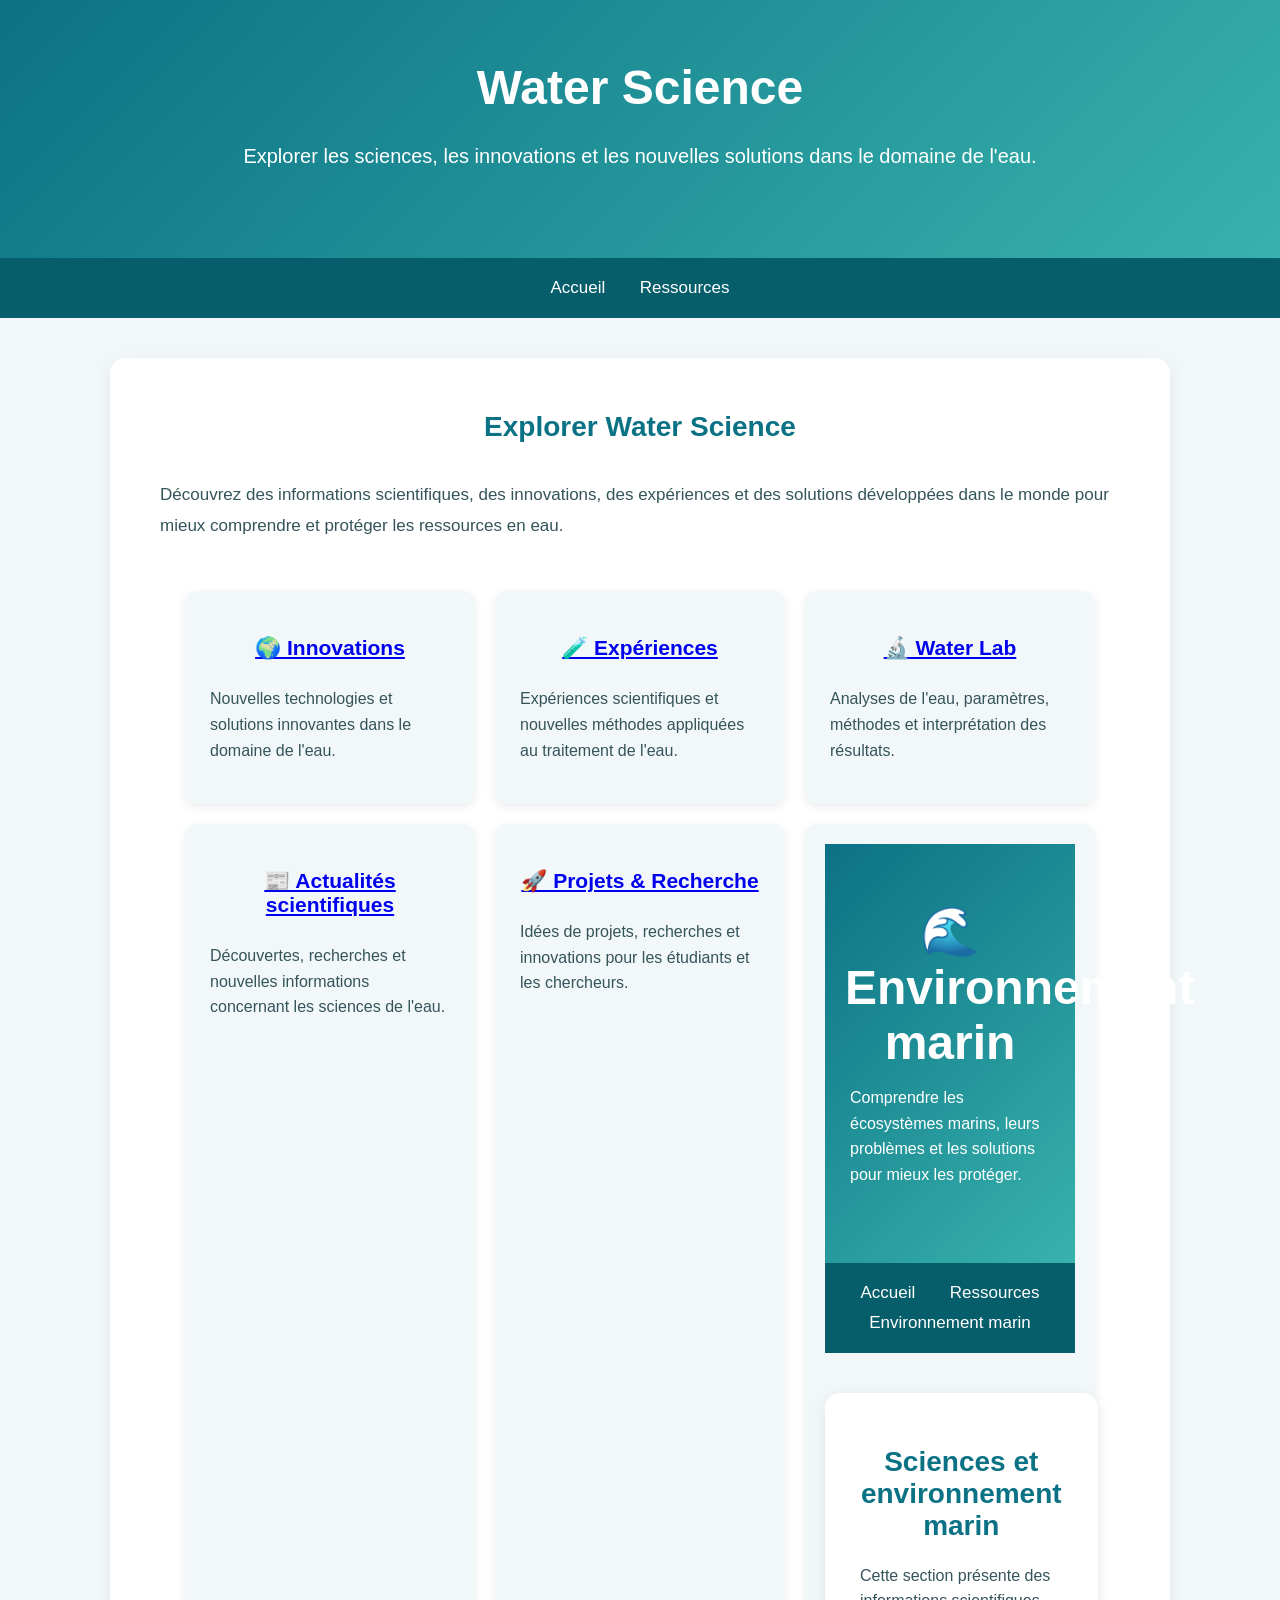
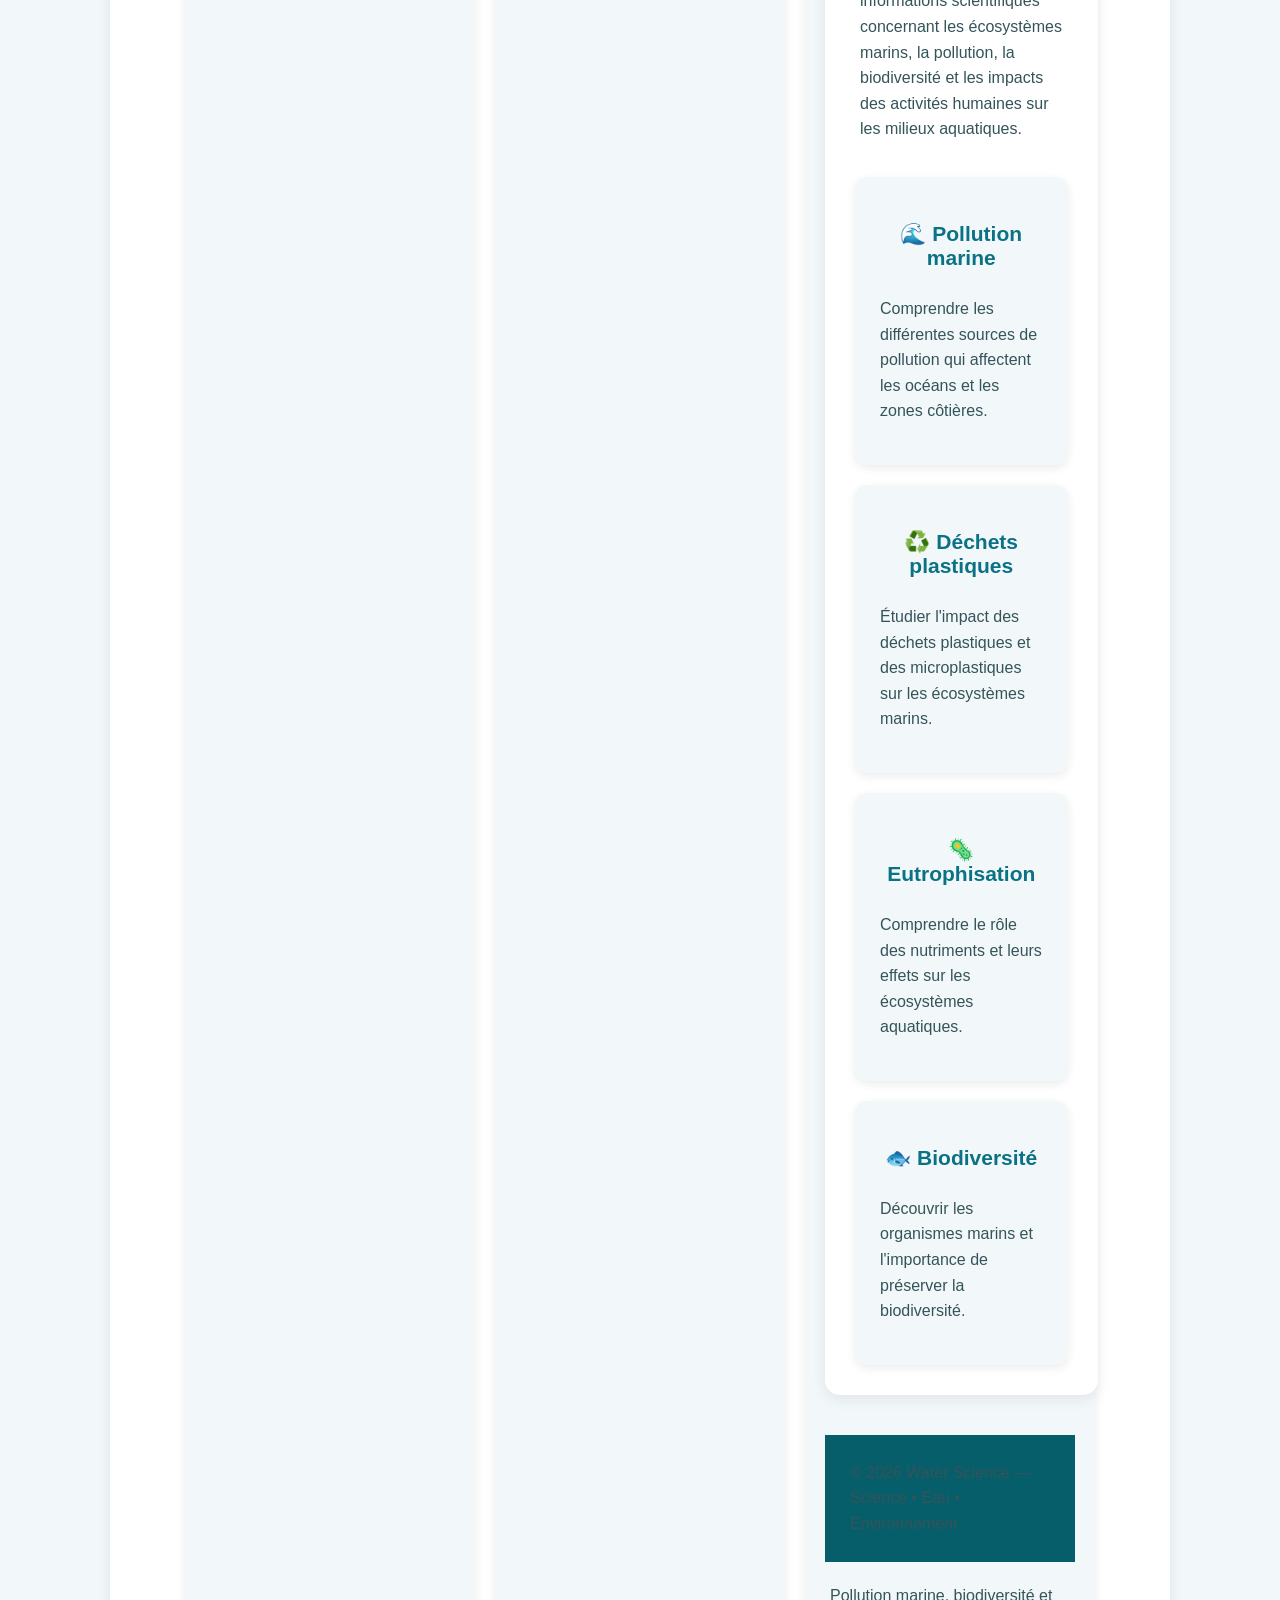
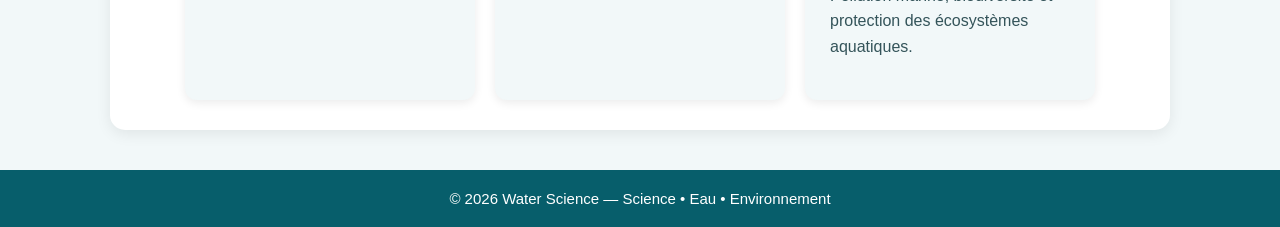
==== bibliotheque.html @ 02b56eb9 "Add files via upload" ====
<!DOCTYPE html>
<html>

<head>
    <meta charset="UTF-8">
    <title>Water Science - Ressources</title>
    <link rel="stylesheet" href="style.css">
</head>

<body>

<header class="hero">

    <h1>Water Science</h1>

    <p>
        Explorer les sciences, les innovations et les nouvelles
        solutions dans le domaine de l'eau.
    </p>

</header>


<nav>

    <a href="index.html">Accueil</a>

    <a href="bibliotheque.html">Ressources</a>

</nav>


<section>

    <h2>Explorer Water Science</h2>

    <p>
        Découvrez des informations scientifiques, des innovations,
        des expériences et des solutions développées dans le monde
        pour mieux comprendre et protéger les ressources en eau.
    </p>


    <div class="features">

        <div class="feature">
            <h3>
    <a href="innovations.html">🌍 Innovations</a>
</h3>
            <p>
                Nouvelles technologies et solutions innovantes
                dans le domaine de l'eau.
            </p>
        </div>


        <div class="feature">
            <h3>
    <a href="experiences.html">🧪 Expériences</a>
</h3>
            <p>
                Expériences scientifiques et nouvelles méthodes
                appliquées au traitement de l'eau.
            </p>
        </div>


        <div class="feature">
            <h3>
    <a href="waterlab.html">🔬 Water Lab</a>
</h3>
            <p>
                Analyses de l'eau, paramètres, méthodes et
                interprétation des résultats.
            </p>
        </div>


        <div class="feature">
            <h3>
    <a href="actualites.html">📰 Actualités scientifiques</a>
</h3>
            <p>
                Découvertes, recherches et nouvelles informations
                concernant les sciences de l'eau.
            </p>
        </div>


        <div class="feature">
            <h3>
    <a href="projets.html">🚀 Projets & Recherche</a>
</h3>
            <p>
                Idées de projets, recherches et innovations
                pour les étudiants et les chercheurs.
            </p>
        </div>


        <div class="feature">
            <!DOCTYPE html>
<html>

<head>
    <meta charset="UTF-8">
    <title>Environnement marin - Water Science</title>
    <link rel="stylesheet" href="style.css">
</head>

<body>

<header class="hero">

    <h1>🌊 Environnement marin</h1>

    <p>
        Comprendre les écosystèmes marins, leurs problèmes
        et les solutions pour mieux les protéger.
    </p>

</header>


<nav>

    <a href="index.html">Accueil</a>

    <a href="bibliotheque.html">Ressources</a>

    <a href="environnement-marin.html">Environnement marin</a>

</nav>


<section>

    <h2>Sciences et environnement marin</h2>

    <p>
        Cette section présente des informations scientifiques
        concernant les écosystèmes marins, la pollution, la
        biodiversité et les impacts des activités humaines
        sur les milieux aquatiques.
    </p>


    <div class="features">

        <div class="feature">

            <h3>🌊 Pollution marine</h3>

            <p>
                Comprendre les différentes sources de pollution
                qui affectent les océans et les zones côtières.
            </p>

        </div>


        <div class="feature">

            <h3>♻️ Déchets plastiques</h3>

            <p>
                Étudier l'impact des déchets plastiques et
                des microplastiques sur les écosystèmes marins.
            </p>

        </div>


        <div class="feature">

            <h3>🦠 Eutrophisation</h3>

            <p>
                Comprendre le rôle des nutriments et leurs effets
                sur les écosystèmes aquatiques.
            </p>

        </div>


        <div class="feature">

            <h3>🐟 Biodiversité</h3>

            <p>
                Découvrir les organismes marins et l'importance
                de préserver la biodiversité.
            </p>

        </div>

    </div>

</section>


<footer>

    <p>
        © 2026 Water Science — Science • Eau • Environnement
    </p>

</footer>


</body>
</html>
            <p>
                Pollution marine, biodiversité et protection
                des écosystèmes aquatiques.
            </p>
        </div>

    </div>

</section>


<footer>

    <p>
        © 2026 Water Science — Science • Eau • Environnement
    </p>

</footer>


</body>
</html>
---- style.css ----
body {
    font-family: Arial, sans-serif;
    margin: 0;
    background-color: #f2f8f9;
    color: #12343b;
}

h1 {
    background-color: #0b7285;
    color: white;
    text-align: center;
    padding: 30px;
    margin: 0;
}

p {
    text-align: center;
    font-size: 18px;
    padding: 20px;
}

h2 {
    text-align: center;
    color: #0b7285;
}

ul {
    width: 300px;
    margin: auto;
    font-size: 18px;
    line-height: 2;
}
nav {
    background-color: #075e6b;
    text-align: center;
    padding: 15px;
}

nav a {
    color: white;
    text-decoration: none;
    margin: 0 15px;
    font-size: 17px;
}

nav a:hover {
    text-decoration: underline;
}
section {
    background-color: white;
    width: 80%;
    max-width: 900px;
    margin: 30px auto;
    padding: 25px;
    border-radius: 12px;
    box-shadow: 0 4px 10px rgba(0, 0, 0, 0.1);
}

section h2 {
    color: #075e6b;
}

section p {
    text-align: left;
    line-height: 1.7;
}

section ul {
    width: auto;
    line-height: 1.8;
}.hero {
    text-align: center;
    background: linear-gradient(135deg, #0b7285, #38b2ac);
    color: white;
    padding: 60px 20px;
}

.hero h1 {
    background: none;
    padding: 0;
    font-size: 48px;
    margin-bottom: 10px;
}

.hero p {
    color: white;
    font-size: 20px;
    max-width: 800px;
    margin: 10px auto;
}
.btn {
    display: inline-block;
    background-color: white;
    color: #075e6b;
    text-decoration: none;
    padding: 12px 25px;
    border-radius: 25px;
    font-weight: bold;
    margin-top: 15px;
}

.btn:hover {
    background-color: #e6f7f8;
}
section {
    background-color: white;
    width: 85%;
    max-width: 1000px;
    margin: 40px auto;
    padding: 30px;
    border-radius: 15px;
    box-shadow: 0 4px 15px rgba(0, 0, 0, 0.08);
}
section h2 {
    color: #0b7285;
    font-size: 28px;
    margin-bottom: 15px;
    text-align: center;
}

section h3 {
    color: #075e6b;
    font-size: 21px;
    margin-top: 25px;
}
section p {
    line-height: 1.8;
    font-size: 17px;
    color: #34545a;
}

section ul {
    width: auto;
    max-width: 700px;
    margin: 15px auto;
    line-height: 2;
    font-size: 17px;
}
section {
    transition: transform 0.3s ease, box-shadow 0.3s ease;
}

section:hover {
    transform: translateY(-5px);
    box-shadow: 0 8px 20px rgba(0, 0, 0, 0.12);
}
nav {
    position: sticky;
    top: 0;
    z-index: 1000;
}

nav a {
    display: inline-block;
    padding: 5px 0;
    transition: color 0.3s ease, transform 0.3s ease;
}

nav a:hover {
    color: #b8f2f0;
    transform: translateY(-2px);
}.top-btn {
    position: fixed;
    right: 25px;
    bottom: 25px;
    width: 45px;
    height: 45px;
    background-color: #0b7285;
    color: white;
    text-decoration: none;
    border-radius: 50%;
    display: flex;
    align-items: center;
    justify-content: center;
    font-size: 24px;
    font-weight: bold;
}

.top-btn:hover {
    background-color: #075e6b;
}@media (max-width: 700px) {

    nav a {
        display: block;
        margin: 8px 0;
    }

    .hero h1 {
        font-size: 36px;
    }

    .hero p {
        font-size: 17px;
    }

    section {
        width: 80%;
        padding: 20px;
    }

    section h2 {
        font-size: 24px;
    }

    section p,
    section ul {
        font-size: 16px;
    }
}footer {
    background-color: #075e6b;
    color: white;
    text-align: center;
    padding: 20px;
    margin-top: 40px;
}

footer p {
    margin: 0;
    padding: 0;
    font-size: 15px;
}.features {
    display: flex;
    justify-content: center;
    gap: 20px;
    flex-wrap: wrap;
    margin-top: 30px;
}

.feature {
    background-color: #f2f8f9;
    width: 250px;
    padding: 20px;
    border-radius: 12px;
    text-align: center;
    box-shadow: 0 3px 10px rgba(0, 0, 0, 0.08);
    transition: transform 0.3s ease;
}

.feature:hover {
    transform: translateY(-5px);
}

.feature h3 {
    color: #0b7285;
    font-size: 21px;
}

.feature p {
    font-size: 16px;
    line-height: 1.6;
    padding: 5px;
}
---- style.css ----
body {
    font-family: Arial, sans-serif;
    margin: 0;
    background-color: #f2f8f9;
    color: #12343b;
}

h1 {
    background-color: #0b7285;
    color: white;
    text-align: center;
    padding: 30px;
    margin: 0;
}

p {
    text-align: center;
    font-size: 18px;
    padding: 20px;
}

h2 {
    text-align: center;
    color: #0b7285;
}

ul {
    width: 300px;
    margin: auto;
    font-size: 18px;
    line-height: 2;
}
nav {
    background-color: #075e6b;
    text-align: center;
    padding: 15px;
}

nav a {
    color: white;
    text-decoration: none;
    margin: 0 15px;
    font-size: 17px;
}

nav a:hover {
    text-decoration: underline;
}
section {
    background-color: white;
    width: 80%;
    max-width: 900px;
    margin: 30px auto;
    padding: 25px;
    border-radius: 12px;
    box-shadow: 0 4px 10px rgba(0, 0, 0, 0.1);
}

section h2 {
    color: #075e6b;
}

section p {
    text-align: left;
    line-height: 1.7;
}

section ul {
    width: auto;
    line-height: 1.8;
}.hero {
    text-align: center;
    background: linear-gradient(135deg, #0b7285, #38b2ac);
    color: white;
    padding: 60px 20px;
}

.hero h1 {
    background: none;
    padding: 0;
    font-size: 48px;
    margin-bottom: 10px;
}

.hero p {
    color: white;
    font-size: 20px;
    max-width: 800px;
    margin: 10px auto;
}
.btn {
    display: inline-block;
    background-color: white;
    color: #075e6b;
    text-decoration: none;
    padding: 12px 25px;
    border-radius: 25px;
    font-weight: bold;
    margin-top: 15px;
}

.btn:hover {
    background-color: #e6f7f8;
}
section {
    background-color: white;
    width: 85%;
    max-width: 1000px;
    margin: 40px auto;
    padding: 30px;
    border-radius: 15px;
    box-shadow: 0 4px 15px rgba(0, 0, 0, 0.08);
}
section h2 {
    color: #0b7285;
    font-size: 28px;
    margin-bottom: 15px;
    text-align: center;
}

section h3 {
    color: #075e6b;
    font-size: 21px;
    margin-top: 25px;
}
section p {
    line-height: 1.8;
    font-size: 17px;
    color: #34545a;
}

section ul {
    width: auto;
    max-width: 700px;
    margin: 15px auto;
    line-height: 2;
    font-size: 17px;
}
section {
    transition: transform 0.3s ease, box-shadow 0.3s ease;
}

section:hover {
    transform: translateY(-5px);
    box-shadow: 0 8px 20px rgba(0, 0, 0, 0.12);
}
nav {
    position: sticky;
    top: 0;
    z-index: 1000;
}

nav a {
    display: inline-block;
    padding: 5px 0;
    transition: color 0.3s ease, transform 0.3s ease;
}

nav a:hover {
    color: #b8f2f0;
    transform: translateY(-2px);
}.top-btn {
    position: fixed;
    right: 25px;
    bottom: 25px;
    width: 45px;
    height: 45px;
    background-color: #0b7285;
    color: white;
    text-decoration: none;
    border-radius: 50%;
    display: flex;
    align-items: center;
    justify-content: center;
    font-size: 24px;
    font-weight: bold;
}

.top-btn:hover {
    background-color: #075e6b;
}@media (max-width: 700px) {

    nav a {
        display: block;
        margin: 8px 0;
    }

    .hero h1 {
        font-size: 36px;
    }

    .hero p {
        font-size: 17px;
    }

    section {
        width: 80%;
        padding: 20px;
    }

    section h2 {
        font-size: 24px;
    }

    section p,
    section ul {
        font-size: 16px;
    }
}footer {
    background-color: #075e6b;
    color: white;
    text-align: center;
    padding: 20px;
    margin-top: 40px;
}

footer p {
    margin: 0;
    padding: 0;
    font-size: 15px;
}.features {
    display: flex;
    justify-content: center;
    gap: 20px;
    flex-wrap: wrap;
    margin-top: 30px;
}

.feature {
    background-color: #f2f8f9;
    width: 250px;
    padding: 20px;
    border-radius: 12px;
    text-align: center;
    box-shadow: 0 3px 10px rgba(0, 0, 0, 0.08);
    transition: transform 0.3s ease;
}

.feature:hover {
    transform: translateY(-5px);
}

.feature h3 {
    color: #0b7285;
    font-size: 21px;
}

.feature p {
    font-size: 16px;
    line-height: 1.6;
    padding: 5px;
}
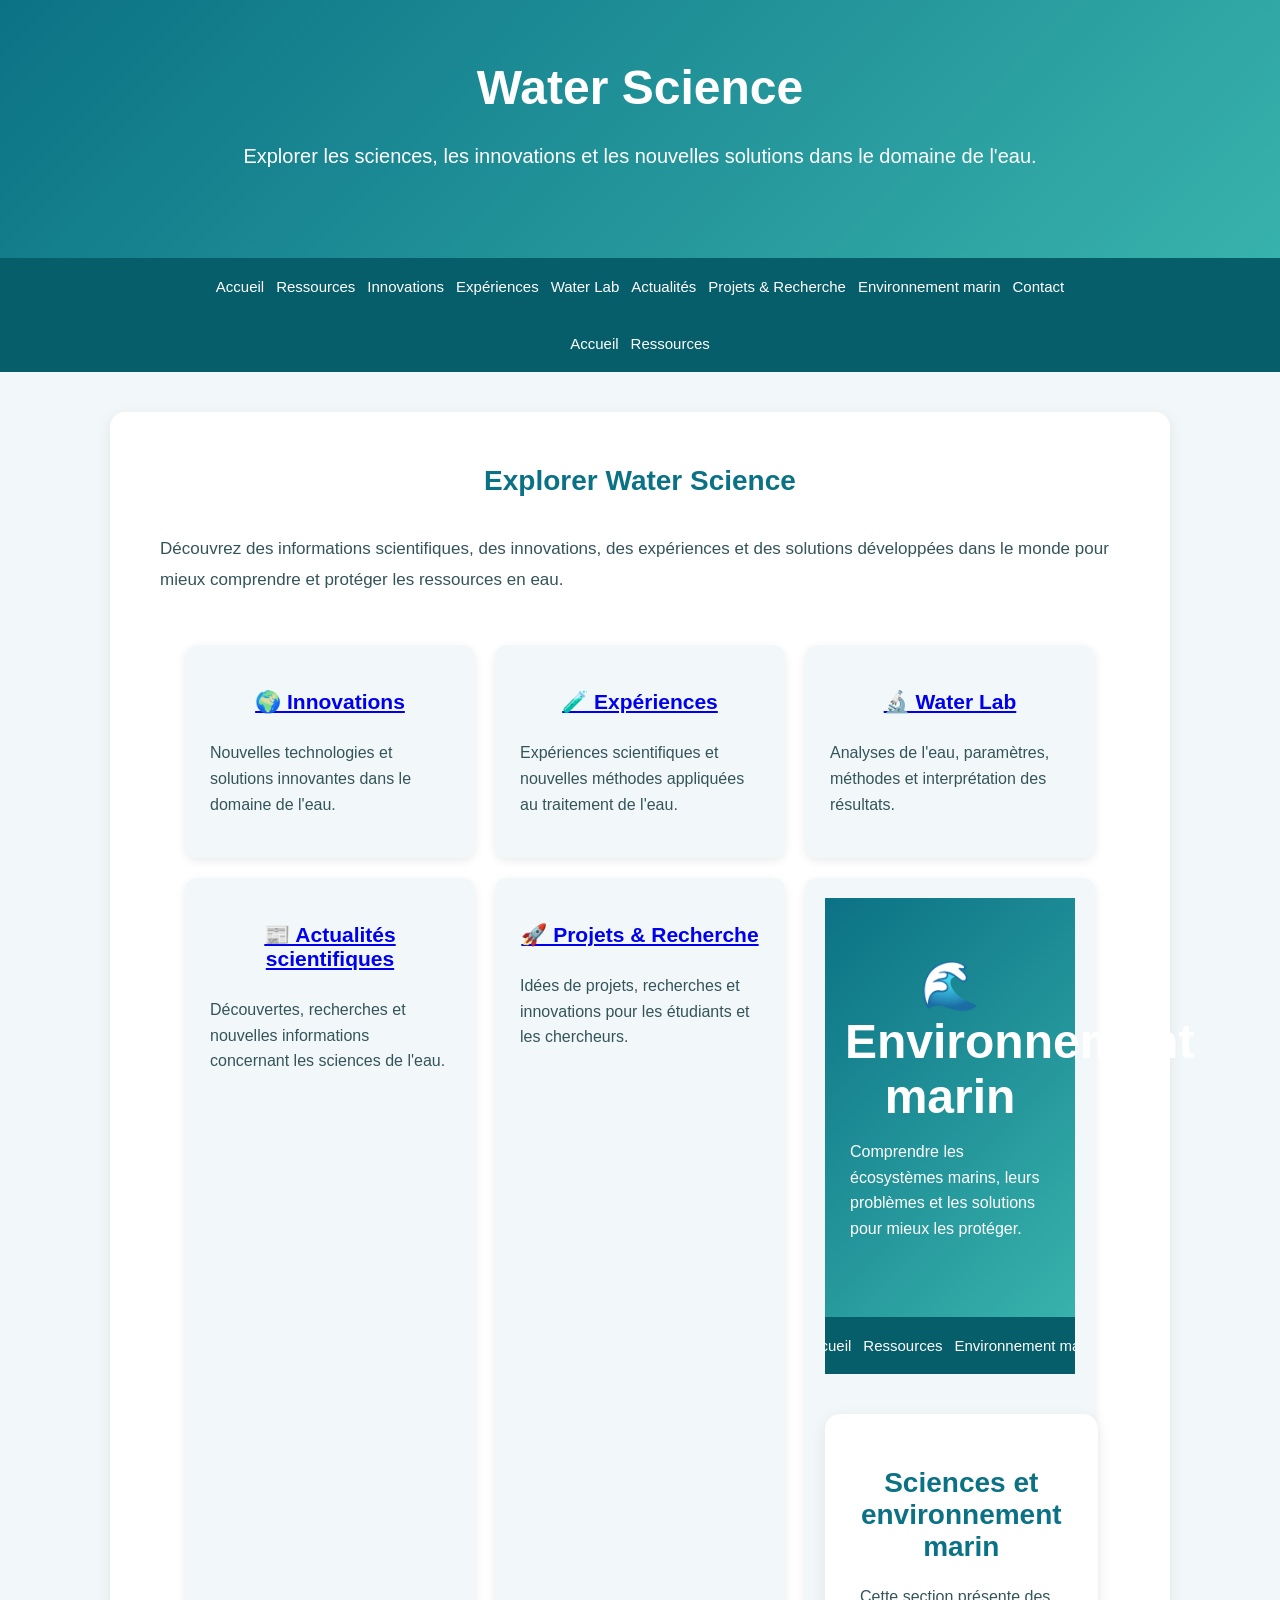
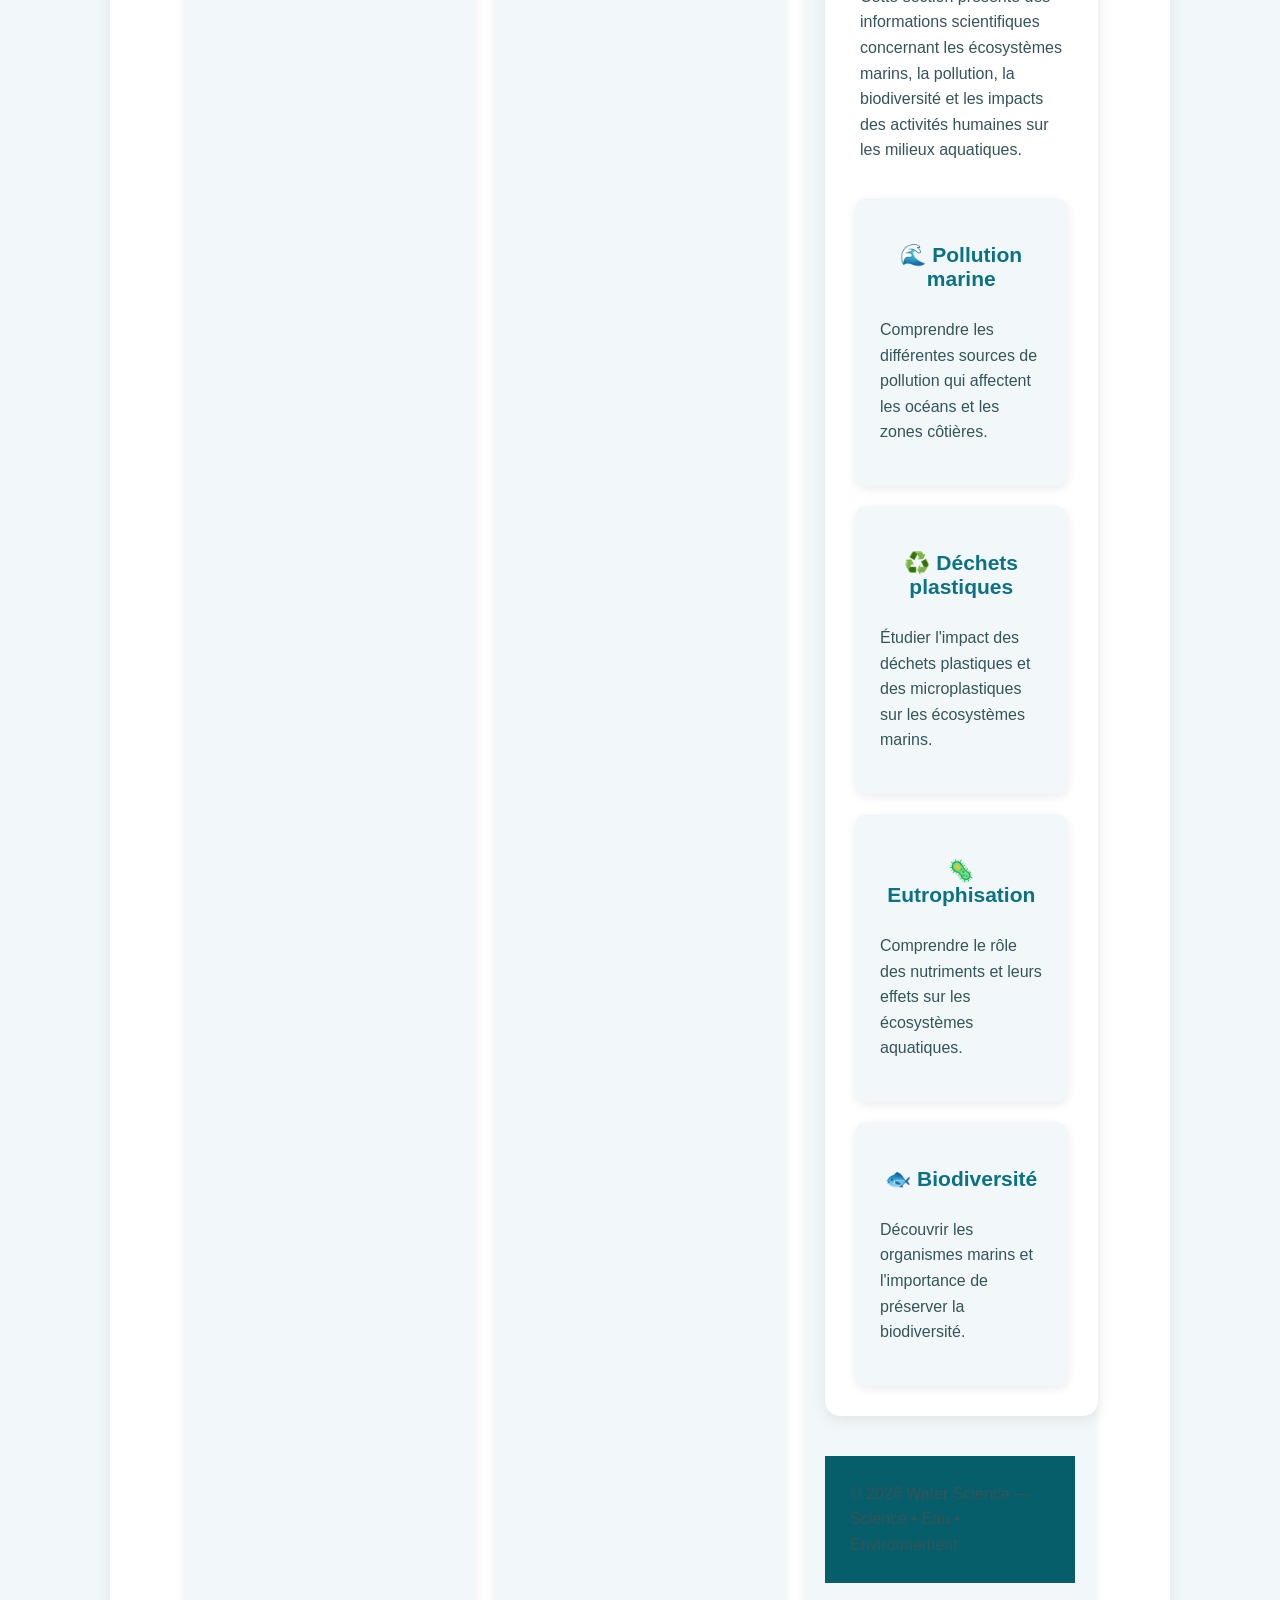
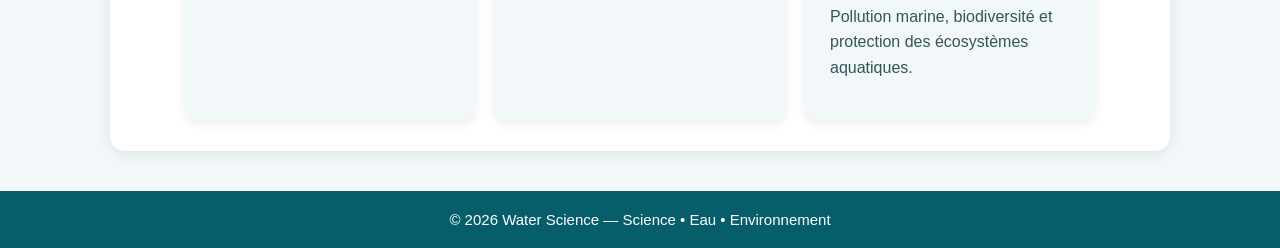
==== commit 3d42e397: "Add files via upload" ====
--- a/bibliotheque.html
+++ b/bibliotheque.html
@@ -20,7 +20,17 @@
 
 </header>
 
-
+<nav>
+    <a href="index.html">Accueil</a>
+    <a href="bibliotheque.html">Ressources</a>
+    <a href="innovations.html">Innovations</a>
+    <a href="experiences.html">Expériences</a>
+    <a href="waterlab.html">Water Lab</a>
+    <a href="actualites.html">Actualités</a>
+    <a href="projets.html">Projets & Recherche</a>
+    <a href="environnement-marin.html">Environnement marin</a>
+    <a href="index.html#contact">Contact</a>
+</nav>
 <nav>
 
     <a href="index.html">Accueil</a>
--- a/style.css
+++ b/style.css
@@ -244,9 +244,34 @@
     color: #0b7285;
     font-size: 21px;
 }
-
+nav {
+    display: flex;
+    justify-content: center;
+    align-items: center;
+    flex-wrap: wrap;
+    gap: 5px;
+}
+
+nav a {
+    margin: 0 8px;
+    white-space: nowrap;
+}
 .feature p {
     font-size: 16px;
     line-height: 1.6;
     padding: 5px;
+}nav {
+    display: flex;
+    justify-content: center;
+    align-items: center;
+    flex-wrap: nowrap;
+    gap: 0;
+    white-space: nowrap;
+    overflow-x: auto;
+}
+
+nav a {
+    margin: 0 6px;
+    font-size: 15px;
+    white-space: nowrap;
 }
--- a/style.css
+++ b/style.css
@@ -244,9 +244,34 @@
     color: #0b7285;
     font-size: 21px;
 }
-
+nav {
+    display: flex;
+    justify-content: center;
+    align-items: center;
+    flex-wrap: wrap;
+    gap: 5px;
+}
+
+nav a {
+    margin: 0 8px;
+    white-space: nowrap;
+}
 .feature p {
     font-size: 16px;
     line-height: 1.6;
     padding: 5px;
+}nav {
+    display: flex;
+    justify-content: center;
+    align-items: center;
+    flex-wrap: nowrap;
+    gap: 0;
+    white-space: nowrap;
+    overflow-x: auto;
+}
+
+nav a {
+    margin: 0 6px;
+    font-size: 15px;
+    white-space: nowrap;
 }
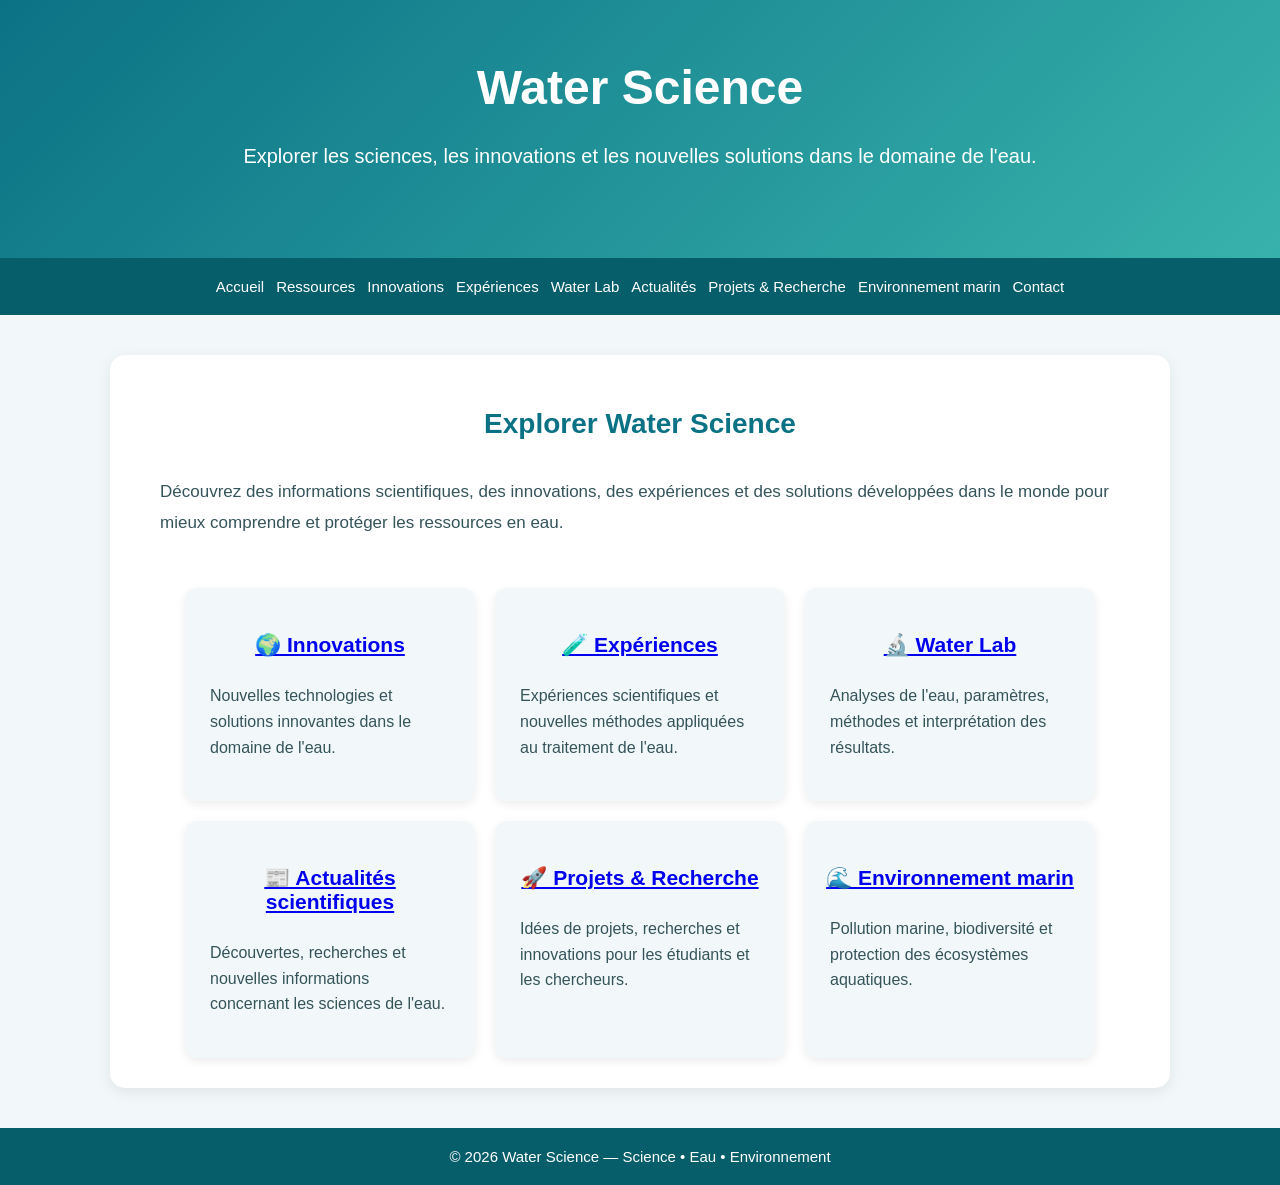
==== commit 12649548: "Add files via upload" ====
--- a/bibliotheque.html
+++ b/bibliotheque.html
@@ -20,22 +20,26 @@
 
 </header>
 
-<nav>
-    <a href="index.html">Accueil</a>
-    <a href="bibliotheque.html">Ressources</a>
-    <a href="innovations.html">Innovations</a>
-    <a href="experiences.html">Expériences</a>
-    <a href="waterlab.html">Water Lab</a>
-    <a href="actualites.html">Actualités</a>
-    <a href="projets.html">Projets & Recherche</a>
-    <a href="environnement-marin.html">Environnement marin</a>
-    <a href="index.html#contact">Contact</a>
-</nav>
+
 <nav>
 
     <a href="index.html">Accueil</a>
 
     <a href="bibliotheque.html">Ressources</a>
+
+    <a href="innovations.html">Innovations</a>
+
+    <a href="experiences.html">Expériences</a>
+
+    <a href="waterlab.html">Water Lab</a>
+
+    <a href="actualites.html">Actualités</a>
+
+    <a href="projets.html">Projets & Recherche</a>
+
+    <a href="environnement-marin.html">Environnement marin</a>
+
+    <a href="index.html#contact">Contact</a>
 
 </nav>
 
@@ -54,116 +58,14 @@
     <div class="features">
 
         <div class="feature">
+
             <h3>
-    <a href="innovations.html">🌍 Innovations</a>
-</h3>
+                <a href="innovations.html">🌍 Innovations</a>
+            </h3>
+
             <p>
                 Nouvelles technologies et solutions innovantes
                 dans le domaine de l'eau.
-            </p>
-        </div>
-
-
-        <div class="feature">
-            <h3>
-    <a href="experiences.html">🧪 Expériences</a>
-</h3>
-            <p>
-                Expériences scientifiques et nouvelles méthodes
-                appliquées au traitement de l'eau.
-            </p>
-        </div>
-
-
-        <div class="feature">
-            <h3>
-    <a href="waterlab.html">🔬 Water Lab</a>
-</h3>
-            <p>
-                Analyses de l'eau, paramètres, méthodes et
-                interprétation des résultats.
-            </p>
-        </div>
-
-
-        <div class="feature">
-            <h3>
-    <a href="actualites.html">📰 Actualités scientifiques</a>
-</h3>
-            <p>
-                Découvertes, recherches et nouvelles informations
-                concernant les sciences de l'eau.
-            </p>
-        </div>
-
-
-        <div class="feature">
-            <h3>
-    <a href="projets.html">🚀 Projets & Recherche</a>
-</h3>
-            <p>
-                Idées de projets, recherches et innovations
-                pour les étudiants et les chercheurs.
-            </p>
-        </div>
-
-
-        <div class="feature">
-            <!DOCTYPE html>
-<html>
-
-<head>
-    <meta charset="UTF-8">
-    <title>Environnement marin - Water Science</title>
-    <link rel="stylesheet" href="style.css">
-</head>
-
-<body>
-
-<header class="hero">
-
-    <h1>🌊 Environnement marin</h1>
-
-    <p>
-        Comprendre les écosystèmes marins, leurs problèmes
-        et les solutions pour mieux les protéger.
-    </p>
-
-</header>
-
-
-<nav>
-
-    <a href="index.html">Accueil</a>
-
-    <a href="bibliotheque.html">Ressources</a>
-
-    <a href="environnement-marin.html">Environnement marin</a>
-
-</nav>
-
-
-<section>
-
-    <h2>Sciences et environnement marin</h2>
-
-    <p>
-        Cette section présente des informations scientifiques
-        concernant les écosystèmes marins, la pollution, la
-        biodiversité et les impacts des activités humaines
-        sur les milieux aquatiques.
-    </p>
-
-
-    <div class="features">
-
-        <div class="feature">
-
-            <h3>🌊 Pollution marine</h3>
-
-            <p>
-                Comprendre les différentes sources de pollution
-                qui affectent les océans et les zones côtières.
             </p>
 
         </div>
@@ -171,11 +73,13 @@
 
         <div class="feature">
 
-            <h3>♻️ Déchets plastiques</h3>
+            <h3>
+                <a href="experiences.html">🧪 Expériences</a>
+            </h3>
 
             <p>
-                Étudier l'impact des déchets plastiques et
-                des microplastiques sur les écosystèmes marins.
+                Expériences scientifiques et nouvelles méthodes
+                appliquées au traitement de l'eau.
             </p>
 
         </div>
@@ -183,11 +87,13 @@
 
         <div class="feature">
 
-            <h3>🦠 Eutrophisation</h3>
+            <h3>
+                <a href="waterlab.html">🔬 Water Lab</a>
+            </h3>
 
             <p>
-                Comprendre le rôle des nutriments et leurs effets
-                sur les écosystèmes aquatiques.
+                Analyses de l'eau, paramètres, méthodes et
+                interprétation des résultats.
             </p>
 
         </div>
@@ -195,11 +101,41 @@
 
         <div class="feature">
 
-            <h3>🐟 Biodiversité</h3>
+            <h3>
+                <a href="actualites.html">📰 Actualités scientifiques</a>
+            </h3>
 
             <p>
-                Découvrir les organismes marins et l'importance
-                de préserver la biodiversité.
+                Découvertes, recherches et nouvelles informations
+                concernant les sciences de l'eau.
+            </p>
+
+        </div>
+
+
+        <div class="feature">
+
+            <h3>
+                <a href="projets.html">🚀 Projets & Recherche</a>
+            </h3>
+
+            <p>
+                Idées de projets, recherches et innovations
+                pour les étudiants et les chercheurs.
+            </p>
+
+        </div>
+
+
+        <div class="feature">
+
+            <h3>
+                <a href="environnement-marin.html">🌊 Environnement marin</a>
+            </h3>
+
+            <p>
+                Pollution marine, biodiversité et protection
+                des écosystèmes aquatiques.
             </p>
 
         </div>
@@ -219,26 +155,4 @@
 
 
 </body>
-</html>
-            <p>
-                Pollution marine, biodiversité et protection
-                des écosystèmes aquatiques.
-            </p>
-        </div>
-
-    </div>
-
-</section>
-
-
-<footer>
-
-    <p>
-        © 2026 Water Science — Science • Eau • Environnement
-    </p>
-
-</footer>
-
-
-</body>
 </html>
